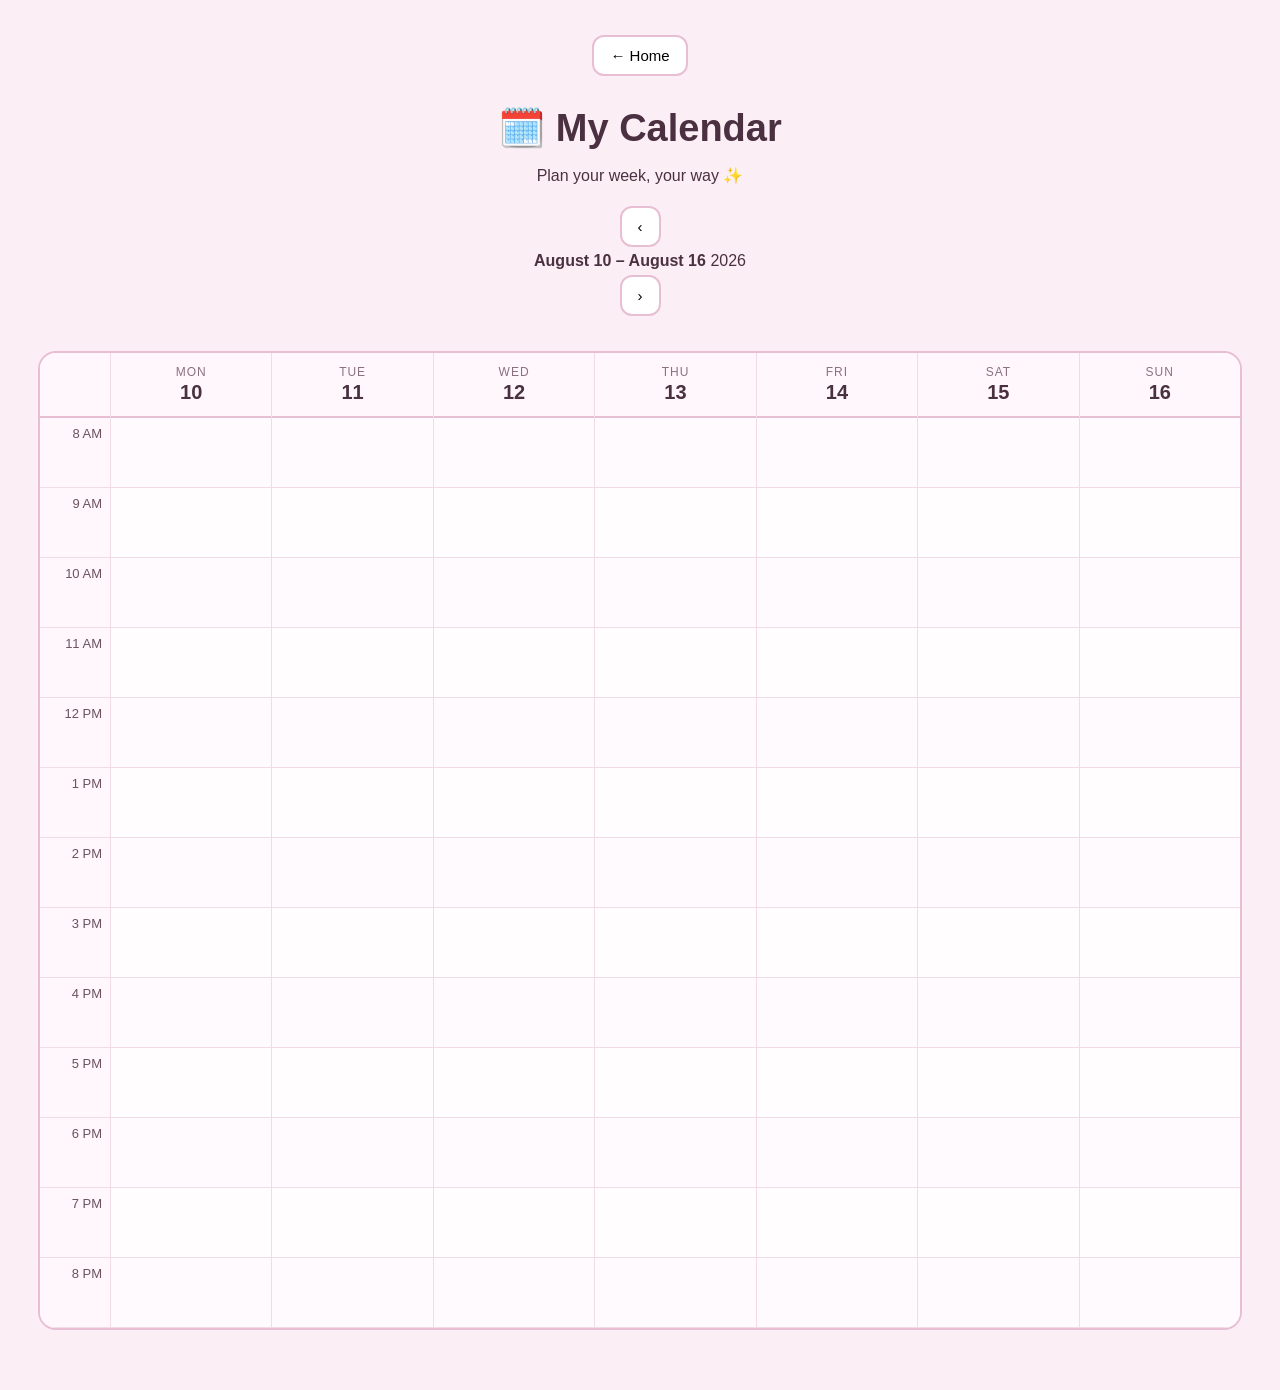
==== planner.html @ 132fb71b "Update planner.html" ====
<!DOCTYPE html>
<html>
<head>
  <title>Dreamspace - Personal Planner</title>
  <link rel="stylesheet" href="style.css">
</head>

<body>

  <div class="planner-page">

    <div class="planner-top">
      <button class="back-button" onclick="location.href='index.html'">← Home</button>

      <div>
        <h1>🗓️ My Calendar</h1>
        <p>Plan your week, your way ✨</p>
      </div>

    <div class="calendar-controls">
      <button>‹</button>
      <div>
        <strong>August 10 – August 16</strong>
        <span>2026</span>
      </div>
      <button>›</button>
    </div>

    <div class="calendar-wrapper">

      <div class="calendar">

        <!-- TIME COLUMN -->
        <div class="time-column">
          <div class="time-space"></div>
          <div>8 AM</div>
          <div>9 AM</div>
          <div>10 AM</div>
          <div>11 AM</div>
          <div>12 PM</div>
          <div>1 PM</div>
          <div>2 PM</div>
          <div>3 PM</div>
          <div>4 PM</div>
          <div>5 PM</div>
          <div>6 PM</div>
          <div>7 PM</div>
          <div>8 PM</div>
        </div>

        <!-- MONDAY -->
        <div class="calendar-day">
          <div class="day-header">
            <span>MON</span>
            <strong>10</strong>
          </div>

          <div class="hour"></div>
          <div class="hour"></div>
          <div class="hour"></div>
          <div class="hour"></div>
          <div class="hour"></div>
          <div class="hour"></div>
          <div class="hour"></div>
          <div class="hour"></div>
          <div class="hour"></div>
          <div class="hour"></div>
          <div class="hour"></div>
          <div class="hour"></div>
          <div class="hour"></div>
        </div>

        <!-- TUESDAY -->
        <div class="calendar-day">
          <div class="day-header">
            <span>TUE</span>
            <strong>11</strong>
          </div>

          <div class="hour"></div>
          <div class="hour"></div>
          <div class="hour"></div>
          <div class="hour"></div>
          <div class="hour"></div>
          <div class="hour"></div>
          <div class="hour"></div>
          <div class="hour"></div>
          <div class="hour"></div>
          <div class="hour"></div>
          <div class="hour"></div>
          <div class="hour"></div>
          <div class="hour"></div>
        </div>

        <!-- WEDNESDAY -->
        <div class="calendar-day">
          <div class="day-header">
            <span>WED</span>
            <strong>12</strong>
          </div>

          <div class="hour"></div>
          <div class="hour"></div>
          <div class="hour"></div>
          <div class="hour"></div>
          <div class="hour"></div>
          <div class="hour"></div>
          <div class="hour"></div>
          <div class="hour"></div>
          <div class="hour"></div>
          <div class="hour"></div>
          <div class="hour"></div>
          <div class="hour"></div>
          <div class="hour"></div>
        </div>

        <!-- THURSDAY -->
        <div class="calendar-day">
          <div class="day-header">
            <span>THU</span>
            <strong>13</strong>
          </div>

          <div class="hour"></div>
          <div class="hour"></div>
          <div class="hour"></div>
          <div class="hour"></div>
          <div class="hour"></div>
          <div class="hour"></div>
          <div class="hour"></div>
          <div class="hour"></div>
          <div class="hour"></div>
          <div class="hour"></div>
          <div class="hour"></div>
          <div class="hour"></div>
          <div class="hour"></div>
        </div>

        <!-- FRIDAY -->
        <div class="calendar-day">
          <div class="day-header">
            <span>FRI</span>
            <strong>14</strong>
          </div>

          <div class="hour"></div>
          <div class="hour"></div>
          <div class="hour"></div>
          <div class="hour"></div>
          <div class="hour"></div>
          <div class="hour"></div>
          <div class="hour"></div>
          <div class="hour"></div>
          <div class="hour"></div>
          <div class="hour"></div>
          <div class="hour"></div>
          <div class="hour"></div>
          <div class="hour"></div>
        </div>

        <!-- SATURDAY -->
        <div class="calendar-day">
          <div class="day-header">
            <span>SAT</span>
            <strong>15</strong>
          </div>

          <div class="hour"></div>
          <div class="hour"></div>
          <div class="hour"></div>
          <div class="hour"></div>
          <div class="hour"></div>
          <div class="hour"></div>
          <div class="hour"></div>
          <div class="hour"></div>
          <div class="hour"></div>
          <div class="hour"></div>
          <div class="hour"></div>
          <div class="hour"></div>
          <div class="hour"></div>
        </div>

        <!-- SUNDAY -->
        <div class="calendar-day">
          <div class="day-header">
            <span>SUN</span>
            <strong>16</strong>
          </div>

          <div class="hour"></div>
          <div class="hour"></div>
          <div class="hour"></div>
          <div class="hour"></div>
          <div class="hour"></div>
          <div class="hour"></div>
          <div class="hour"></div>
          <div class="hour"></div>
          <div class="hour"></div>
          <div class="hour"></div>
          <div class="hour"></div>
          <div class="hour"></div>
          <div class="hour"></div>
        </div>

      </div>
    </div>

  </div>
<div id="event-form" class="event-form">
  <div class="event-form-card">

    <button class="close-event-form" onclick="closeEventForm()">×</button>

    <h2>✨ Add an Event</h2>

    <label>What are you doing?</label>
    <input type="text" id="event-name" placeholder="e.g. Cheer practice">

    <label>Day</label>
    <select id="event-day">
      <option>Monday</option>
      <option>Tuesday</option>
      <option>Wednesday</option>
      <option>Thursday</option>
      <option>Friday</option>
      <option>Saturday</option>
      <option>Sunday</option>
    </select>

    <label>Start Time</label>
<select id="event-start">
  <option value="8">8:00 AM</option>
  <option value="8.5">8:30 AM</option>
  <option value="9">9:00 AM</option>
  <option value="9.5">9:30 AM</option>
  <option value="10">10:00 AM</option>
  <option value="10.5">10:30 AM</option>
  <option value="11">11:00 AM</option>
  <option value="11.5">11:30 AM</option>
  <option value="12">12:00 PM</option>
  <option value="12.5">12:30 PM</option>
  <option value="13">1:00 PM</option>
  <option value="13.5">1:30 PM</option>
  <option value="14">2:00 PM</option>
  <option value="14.5">2:30 PM</option>
  <option value="15">3:00 PM</option>
  <option value="15.5">3:30 PM</option>
  <option value="16">4:00 PM</option>
  <option value="16.5">4:30 PM</option>
  <option value="17">5:00 PM</option>
  <option value="17.5">5:30 PM</option>
  <option value="18">6:00 PM</option>
  <option value="18.5">6:30 PM</option>
  <option value="19">7:00 PM</option>
  <option value="19.5">7:30 PM</option>
  <option value="20">8:00 PM</option>
</select>

<label>End Time</label>
<select id="event-end">
  <option value="8.5">8:30 AM</option>
  <option value="9">9:00 AM</option>
  <option value="9.5">9:30 AM</option>
  <option value="10">10:00 AM</option>
  <option value="10.5">10:30 AM</option>
  <option value="11">11:00 AM</option>
  <option value="11.5">11:30 AM</option>
  <option value="12">12:00 PM</option>
  <option value="12.5">12:30 PM</option>
  <option value="13">1:00 PM</option>
  <option value="13.5">1:30 PM</option>
  <option value="14">2:00 PM</option>
  <option value="14.5">2:30 PM</option>
  <option value="15">3:00 PM</option>
  <option value="15.5">3:30 PM</option>
  <option value="16">4:00 PM</option>
  <option value="16.5">4:30 PM</option>
  <option value="17">5:00 PM</option>
  <option value="17.5">5:30 PM</option>
  <option value="18">6:00 PM</option>
  <option value="18.5">6:30 PM</option>
  <option value="19">7:00 PM</option>
  <option value="19.5">7:30 PM</option>
  <option value="20">8:00 PM</option>
</select>

    <button class="save-event-button">Save Event ✨</button>

  </div>
</div>
<script>
function openEventForm() {
  document.getElementById("event-form").style.display = "flex";
}

function closeEventForm() {
  document.getElementById("event-form").style.display = "none";
}

document.querySelector(".save-event-button").addEventListener("click", function() {

  const name = document.getElementById("event-name").value.trim();
  const day = document.getElementById("event-day").value;
  const time = document.getElementById("event-time").value;

  if (name === "") {
    alert("Please enter an event name!");
    return;
  }

  const days = document.querySelectorAll(".calendar-day");

  days.forEach(function(calendarDay) {

    const dayName = calendarDay.querySelector(".day-header span").textContent;

    if (dayName === day.substring(0, 3).toUpperCase()) {

      const times = [
        "8 AM", "9 AM", "10 AM", "11 AM",
        "12 PM", "1 PM", "2 PM", "3 PM",
        "4 PM", "5 PM", "6 PM", "7 PM", "8 PM"
      ];

      const timeIndex = times.indexOf(time);
      const hour = calendarDay.querySelectorAll(".hour")[timeIndex];

      if (hour) {
        const event = document.createElement("div");
        event.className = "calendar-event";
        event.textContent = name;

        hour.appendChild(event);
      }
    }
  });

  document.getElementById("event-name").value = "";
  closeEventForm();
});
</script>

</body>
</html>
---- style.css ----
body {
  font-family: Arial, sans-serif;
  background: #fceef5;
  color: #4a3040;
  text-align: center;
  margin: 0;
  padding: 30px 15px;
}

h1 {
  font-size: 38px;
  margin-bottom: 10px;
}

h2 {
  margin-top: 35px;
}

button {
  background: white;
  border: 2px solid #e8bfd2;
  border-radius: 12px;
  padding: 10px 16px;
  margin: 5px;
  font-size: 15px;
  cursor: pointer;
}

button:hover {
  transform: scale(1.05);
}

input {
  padding: 11px;
  border: 2px solid #e8bfd2;
  border-radius: 10px;
  font-size: 15px;
  margin: 5px;
}

ul {
  list-style: none;
  padding: 0;
}

li {
  background: white;
  margin: 10px auto;
  padding: 14px 18px;
  border-radius: 16px;
  max-width: 400px;
  cursor: pointer;
  box-shadow: 0 3px 10px rgba(120, 80, 100, 0.08);
  transition: transform 0.2s;
}

li:hover {
  transform: translateY(-2px);
}

#timer {
  font-size: 48px;
  font-weight: bold;
  margin: 15px;
}

#quote {
  font-size: 20px;
  font-style: italic;
}
.welcome-box {
  background: white;
  max-width: 600px;
  margin: 25px auto;
  padding: 20px;
  border-radius: 20px;
  box-shadow: 0 5px 15px rgba(120, 80, 100, 0.12);
}

.welcome-box h2 {
  margin-top: 0;
}
.sound-box {
  background: white;
  max-width: 500px;
  margin: 20px auto;
  padding: 20px;
  border-radius: 20px;
  box-shadow: 0 5px 15px rgba(120, 80, 100, 0.12);
}

.sound-box input[type="range"] {
  width: 180px;
  vertical-align: middle;
}
/* Daily Planner */
.planner-box {
  background: white;
  border: 2px solid #e8bfd2;
  border-radius: 16px;
  padding: 15px;
  margin: 15px auto;
  max-width: 500px;
}

.planner-box h3 {
  margin-top: 0;
}

.planner-box input {
  width: 90%;
  padding: 12px;
  border: 1px solid #e8bfd2;
  border-radius: 10px;
  font-size: 15px;
}
/* Weekly Calendar */

.calendar-wrapper {
  width: 100%;
  overflow-x: auto;
  padding: 10px;
  box-sizing: border-box;
}

.calendar {
  display: grid;
  grid-template-columns: 70px repeat(7, minmax(120px, 1fr));
  min-width: 950px;
  max-width: 1200px;
  margin: 20px auto;
  gap: 0;
  background: white;
  border: 2px solid #e8bfd2;
  border-radius: 18px;
  overflow: hidden;
}

/* Time labels */
.time-column {
  background: #fff7fb;
  text-align: right;
  color: #6b5261;
  font-size: 13px;
}

.time-column > div {
  height: 70px;
  box-sizing: border-box;
  padding: 8px 8px 0 0;
  border-bottom: 1px solid #f1dce6;
}

.time-column .time-space {
  height: 65px;
  border-bottom: 2px solid #e8bfd2;
}

/* Each day */
.calendar-day {
  min-width: 120px;
  border-left: 1px solid #f1dce6;
}

.day-header {
  height: 65px;
  box-sizing: border-box;
  background: #fff7fb;
  border-bottom: 2px solid #e8bfd2;
  display: flex;
  flex-direction: column;
  align-items: center;
  justify-content: center;
  gap: 2px;
}

.day-header span {
  font-size: 12px;
  color: #8b7180;
  letter-spacing: 1px;
}

.day-header strong {
  font-size: 20px;
  color: #49313f;
}

/* Hour rows */
.hour {
  height: 70px;
  box-sizing: border-box;
  border-bottom: 1px solid #f1dce6;
  background: #fffdfd;
  position: relative;
}

/* Make every other row slightly different */
.hour:nth-child(even) {
  background: #fffafd;
}

/* iPad-friendly scrolling */
@media (max-width: 700px) {
  .calendar {
    min-width: 950px;
  }

  .calendar-wrapper {
    -webkit-overflow-scrolling: touch;
  }
}
  background: #fffafd;
  border: 2px solid #e8bfd2;
  border-radius: 16px;
  padding: 10px;
  min-height: 250px;
}

.day h3 {
  text-align: center;
  margin-top: 5px;
}

.event {
  margin: 10px 0;
  padding: 8px;
  border-radius: 10px;
}

.event input {
  width: 90%;
  border: none;
  background: transparent;
  outline: none;
  font-size: 13px;
}

.academic {
  background: #f8d9e6;
}

.athletics {
  background: #d9eafa;
}

.other {
  background: #fff3c4;
}
/* Add Event Popup */

.event-form {
  display: none;
  position: fixed;
  inset: 0;
  background: rgba(80, 50, 70, 0.25);
  align-items: center;
  justify-content: center;
  z-index: 1000;
  padding: 20px;
  box-sizing: border-box;
}

.event-form-card {
  width: 100%;
  max-width: 420px;
  background: #fffafd;
  border: 2px solid #e8bfd2;
  border-radius: 24px;
  padding: 28px;
  box-sizing: border-box;
  box-shadow: 0 12px 35px rgba(80, 50, 70, 0.15);
  position: relative;
}

.event-form-card h2 {
  margin-top: 0;
  margin-bottom: 22px;
  color: #49313f;
  text-align: center;
}

.event-form-card label {
  display: block;
  margin-top: 15px;
  margin-bottom: 7px;
  color: #6b5261;
  font-weight: 600;
}

.event-form-card input,
.event-form-card select {
  width: 100%;
  padding: 13px;
  box-sizing: border-box;
  border: 1px solid #e8bfd2;
  border-radius: 12px;
  background: white;
  font-size: 15px;
}

.close-event-form {
  position: absolute;
  top: 12px;
  right: 15px;
  border: none;
  background: transparent;
  font-size: 28px;
  color: #8b7180;
  cursor: pointer;
}

.save-event-button {
  width: 100%;
  margin-top: 25px;
  padding: 14px;
  border: none;
  border-radius: 14px;
  background: #f3c8dc;
  color: #49313f;
  font-size: 16px;
  font-weight: 700;
  cursor: pointer;
}
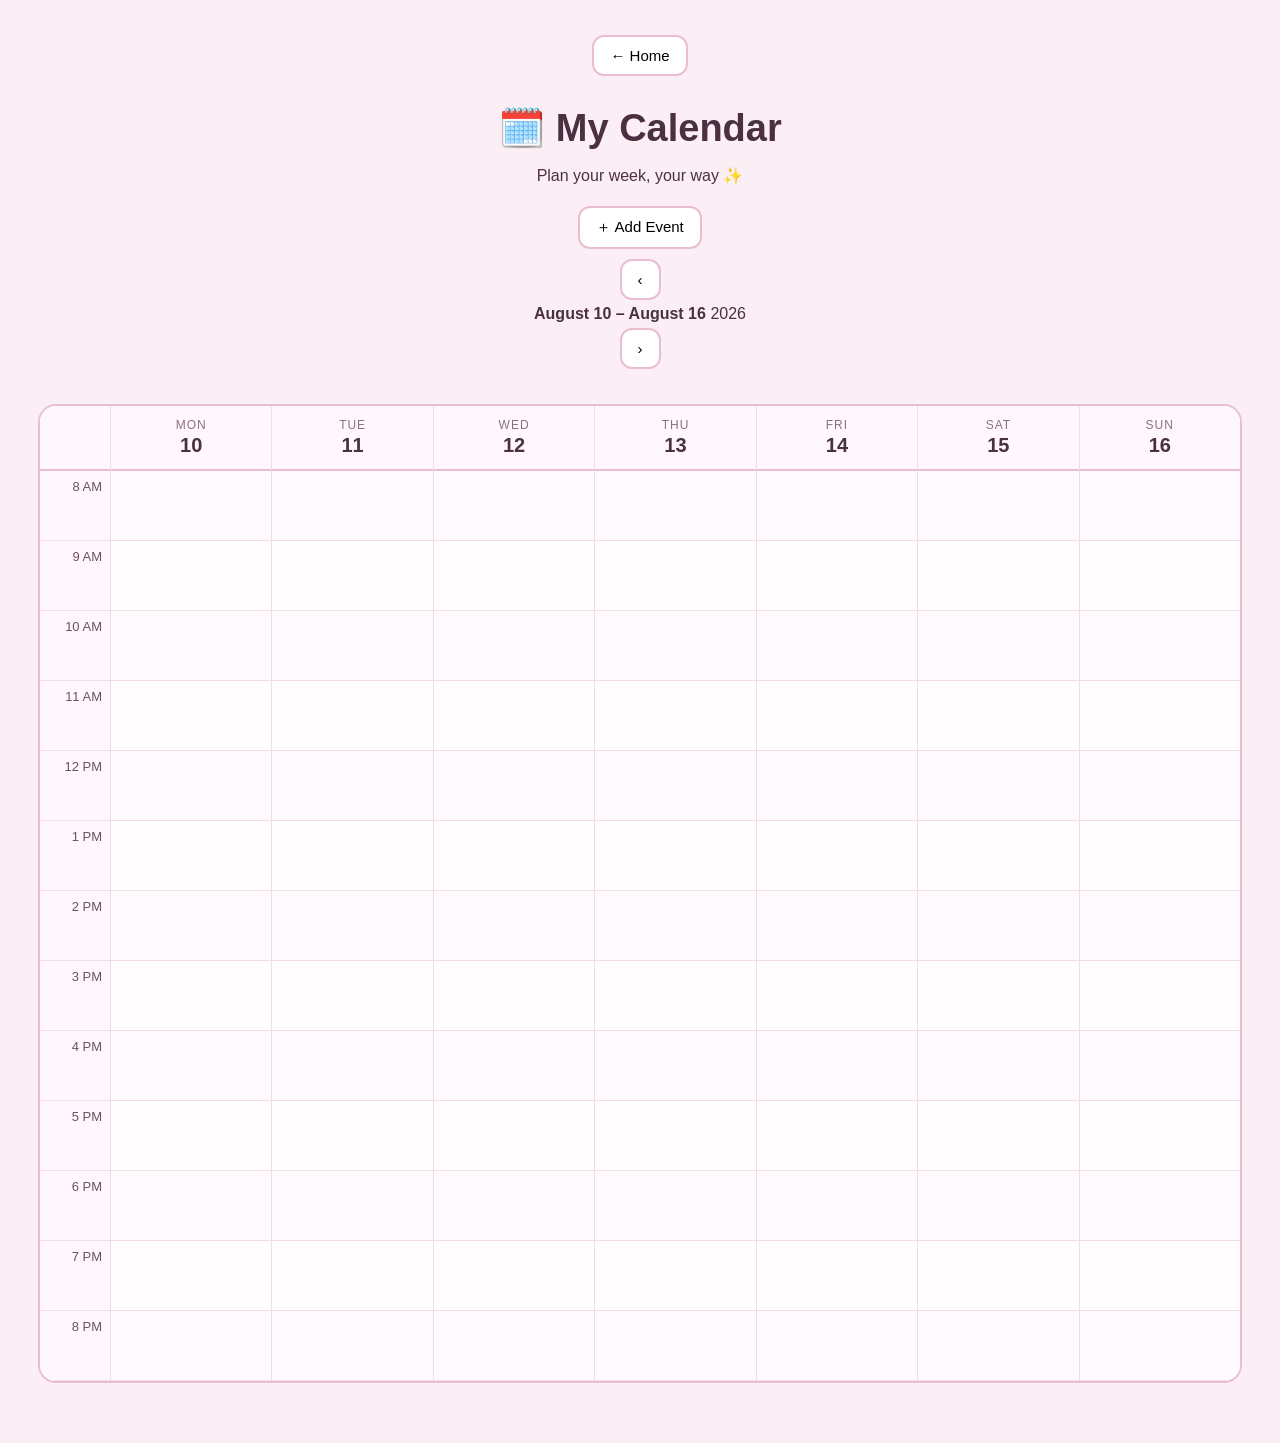
==== commit c4b0fb8e: "Update planner.html" ====
--- a/planner.html
+++ b/planner.html
@@ -16,7 +16,7 @@
         <h1>🗓️ My Calendar</h1>
         <p>Plan your week, your way ✨</p>
       </div>
-
+<button class="add-event-button" onclick="openEventForm()">＋ Add Event</button>
     <div class="calendar-controls">
       <button>‹</button>
       <div>
@@ -301,43 +301,60 @@
 
   const name = document.getElementById("event-name").value.trim();
   const day = document.getElementById("event-day").value;
-  const time = document.getElementById("event-time").value;
+  const start = parseFloat(document.getElementById("event-start").value);
+  const end = parseFloat(document.getElementById("event-end").value);
 
   if (name === "") {
     alert("Please enter an event name!");
     return;
   }
 
+  if (end <= start) {
+    alert("The end time needs to be after the start time!");
+    return;
+  }
+
   const days = document.querySelectorAll(".calendar-day");
 
   days.forEach(function(calendarDay) {
 
-    const dayName = calendarDay.querySelector(".day-header span").textContent;
+    const dayName =
+      calendarDay.querySelector(".day-header span").textContent;
 
     if (dayName === day.substring(0, 3).toUpperCase()) {
 
-      const times = [
-        "8 AM", "9 AM", "10 AM", "11 AM",
-        "12 PM", "1 PM", "2 PM", "3 PM",
-        "4 PM", "5 PM", "6 PM", "7 PM", "8 PM"
-      ];
-
-      const timeIndex = times.indexOf(time);
-      const hour = calendarDay.querySelectorAll(".hour")[timeIndex];
-
-      if (hour) {
-        const event = document.createElement("div");
-        event.className = "calendar-event";
-        event.textContent = name;
-
-        hour.appendChild(event);
-      }
+      const hourRows = calendarDay.querySelectorAll(".hour");
+
+      /*
+        Our calendar starts at 8 AM.
+        Each hour is 70px tall.
+        A half-hour is therefore 35px.
+      */
+
+      const top = (start - 8) * 70;
+      const height = (end - start) * 70;
+
+      const event = document.createElement("div");
+
+      event.className = "calendar-event";
+      event.textContent = name;
+
+      event.style.position = "absolute";
+      event.style.top = top + "px";
+      event.style.height = height + "px";
+      event.style.left = "5px";
+      event.style.right = "5px";
+      event.style.boxSizing = "border-box";
+
+      calendarDay.appendChild(event);
     }
   });
 
   document.getElementById("event-name").value = "";
+
   closeEventForm();
 });
+
 </script>
 
 </body>
--- a/style.css
+++ b/style.css
@@ -320,4 +320,62 @@
   font-size: 16px;
   font-weight: 700;
   cursor: pointer;
+}
+/* Calendar Events */
+
+.calendar-day {
+  position: relative;
+}
+
+.calendar-event {
+  background: #f7cfe1;
+  border: 1px solid #e8aeca;
+  border-radius: 10px;
+  padding: 6px 8px;
+  color: #49313f;
+  font-size: 13px;
+  font-weight: 600;
+  overflow: hidden;
+  z-index: 5;
+  box-shadow: 0 2px 6px rgba(80, 50, 70, 0.08);
+}
+/* Simple Dreamspace To-Do List */
+
+#taskList {
+  list-style: none;
+  padding: 0;
+  margin-top: 20px;
+}
+
+#taskList li {
+  display: flex;
+  align-items: center;
+  gap: 12px;
+  padding: 10px 4px;
+  margin: 8px 0;
+  color: #49313f;
+  font-size: 16px;
+  border-bottom: 1px solid #f1dce6;
+}
+
+#taskList li input[type="checkbox"] {
+  width: 18px;
+  height: 18px;
+  accent-color: #e8bfd2;
+  cursor: pointer;
+}
+
+.delete-task {
+  margin-left: auto;
+  border: none;
+  background: transparent;
+  font-size: 17px;
+  cursor: pointer;
+}
+
+#pointsDisplay {
+  margin: 15px 0;
+  color: #49313f;
+  font-weight: 600;
+  font-size: 17px;
 }
